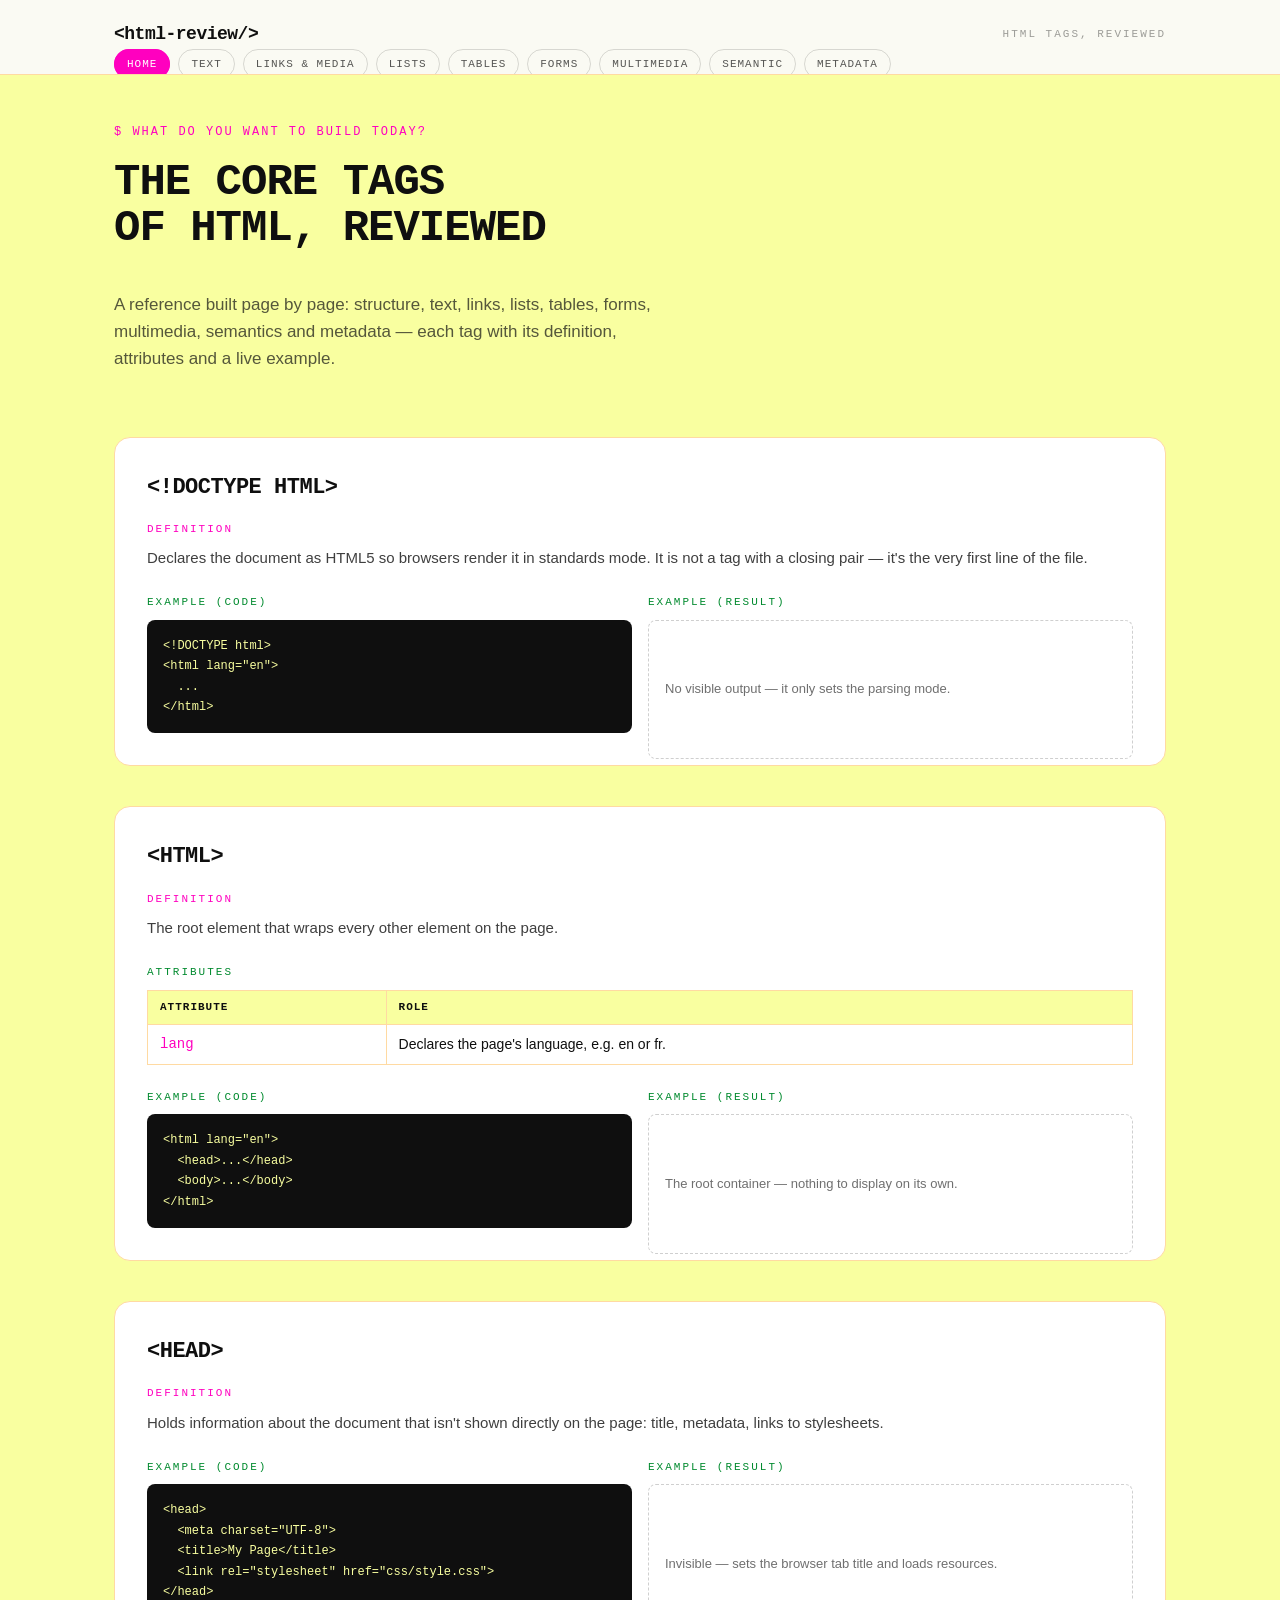
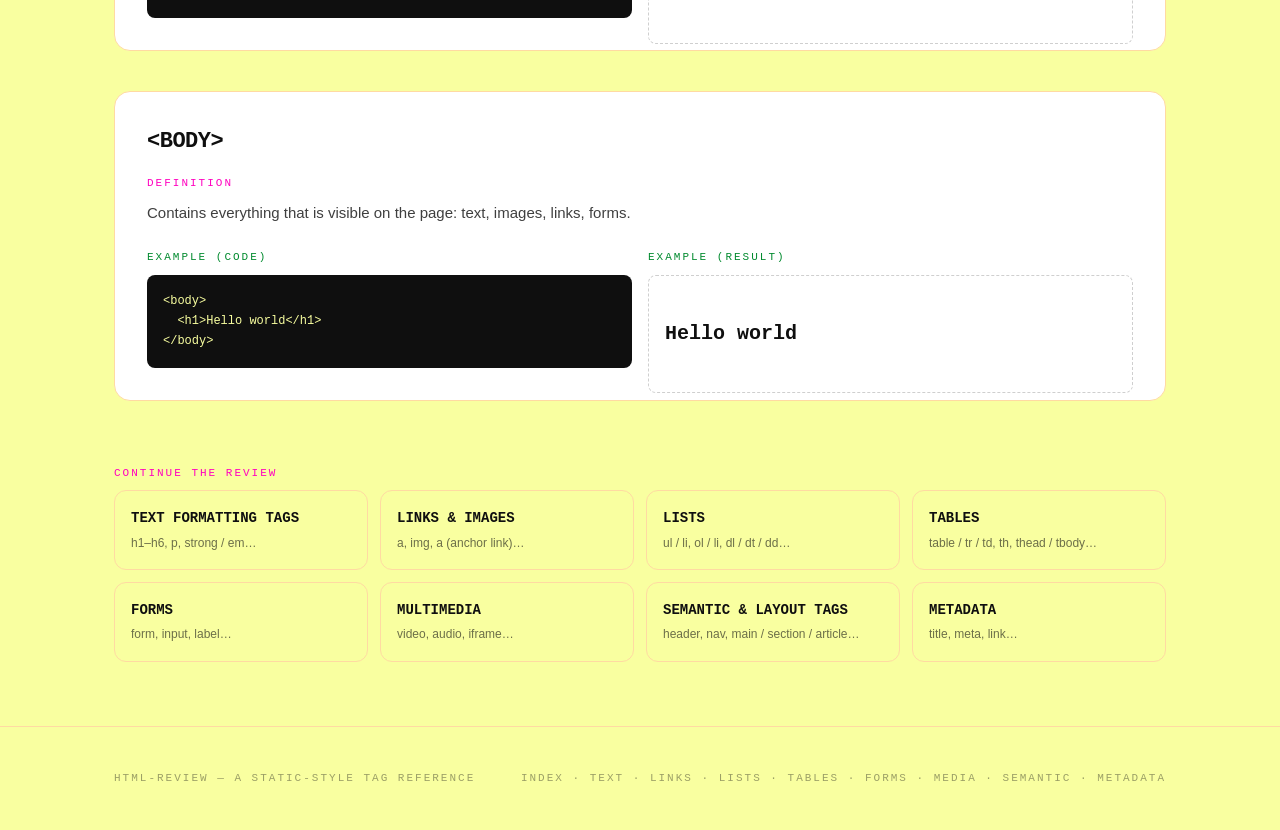
==== index.html @ 8d71f999 "Initial commit" ====
<!DOCTYPE html>
<html lang="en">
<head>
  <meta charset="UTF-8">
  <meta name="viewport" content="width=device-width, initial-scale=1.0">
  <meta name="description" content="A review of HTML tags: definitions, attributes and examples.">
  <title>HTML Review — Tag Reference</title>
  <link rel="stylesheet" href="css/style.css">
</head>
<body>
  <header class="site-header">
    <div class="container header-row">
      <a class="logo" href="index.html">&lt;html-review/&gt;</a>
      <span class="motto">HTML tags, reviewed</span>
    </div>
    <nav class="container">
      <ul class="nav-list">
          <li><a class="nav-pill active" href="index.html">Home</a></li>
          <li><a class="nav-pill" href="text.html">Text</a></li>
          <li><a class="nav-pill" href="links.html">Links & Media</a></li>
          <li><a class="nav-pill" href="lists.html">Lists</a></li>
          <li><a class="nav-pill" href="tables.html">Tables</a></li>
          <li><a class="nav-pill" href="forms.html">Forms</a></li>
          <li><a class="nav-pill" href="multimedia.html">Multimedia</a></li>
          <li><a class="nav-pill" href="semantic.html">Semantic</a></li>
          <li><a class="nav-pill" href="metadata.html">Metadata</a></li>
      </ul>
    </nav>
  </header>
  <main class="container page-main">
    <div class="hero">
      <p class="terminal-prompt">$ what do you want to build today?</p>
      <h1 class="hero-title">The Core Tags<br>of HTML, Reviewed</h1>
      <p class="hero-sub">A reference built page by page: structure, text, links, lists, tables, forms, multimedia, semantics and metadata — each tag with its definition, attributes and a live example.</p>
    </div>
    <section class="lesson-card">
      <h2 class="tag-title">&lt;!DOCTYPE html&gt;</h2>
      <div class="block">
        <p class="kicker">Definition</p>
        <p class="def">Declares the document as HTML5 so browsers render it in standards mode. It is not a tag with a closing pair — it's the very first line of the file.</p>
      </div>

      <div class="demo-grid">
        <div>
          <p class="kicker kicker-green">Example (code)</p>
          <pre class="code"><code>&lt;!DOCTYPE html&gt;
&lt;html lang="en"&gt;
  ...
&lt;/html&gt;</code></pre>
        </div>
        <div>
          <p class="kicker kicker-green">Example (result)</p>
          <div class="result"><span style="color:rgba(15,15,15,.6);font-size:13px">No visible output — it only sets the parsing mode.</span></div>
        </div>
      </div>
    </section>
    <section class="lesson-card">
      <h2 class="tag-title">&lt;html&gt;</h2>
      <div class="block">
        <p class="kicker">Definition</p>
        <p class="def">The root element that wraps every other element on the page.</p>
      </div>
      <div class="block">
        <p class="kicker kicker-green">Attributes</p>
        <table class="attr-table">
          <thead><tr><th>Attribute</th><th>Role</th></tr></thead>
          <tbody>
          <tr><td class="attr">lang</td><td>Declares the page's language, e.g. en or fr.</td></tr>
          </tbody>
        </table>
      </div>
      <div class="demo-grid">
        <div>
          <p class="kicker kicker-green">Example (code)</p>
          <pre class="code"><code>&lt;html lang="en"&gt;
  &lt;head&gt;...&lt;/head&gt;
  &lt;body&gt;...&lt;/body&gt;
&lt;/html&gt;</code></pre>
        </div>
        <div>
          <p class="kicker kicker-green">Example (result)</p>
          <div class="result"><span style="color:rgba(15,15,15,.6);font-size:13px">The root container — nothing to display on its own.</span></div>
        </div>
      </div>
    </section>
    <section class="lesson-card">
      <h2 class="tag-title">&lt;head&gt;</h2>
      <div class="block">
        <p class="kicker">Definition</p>
        <p class="def">Holds information about the document that isn't shown directly on the page: title, metadata, links to stylesheets.</p>
      </div>

      <div class="demo-grid">
        <div>
          <p class="kicker kicker-green">Example (code)</p>
          <pre class="code"><code>&lt;head&gt;
  &lt;meta charset="UTF-8"&gt;
  &lt;title&gt;My Page&lt;/title&gt;
  &lt;link rel="stylesheet" href="css/style.css"&gt;
&lt;/head&gt;</code></pre>
        </div>
        <div>
          <p class="kicker kicker-green">Example (result)</p>
          <div class="result"><span style="color:rgba(15,15,15,.6);font-size:13px">Invisible — sets the browser tab title and loads resources.</span></div>
        </div>
      </div>
    </section>
    <section class="lesson-card">
      <h2 class="tag-title">&lt;body&gt;</h2>
      <div class="block">
        <p class="kicker">Definition</p>
        <p class="def">Contains everything that is visible on the page: text, images, links, forms.</p>
      </div>

      <div class="demo-grid">
        <div>
          <p class="kicker kicker-green">Example (code)</p>
          <pre class="code"><code>&lt;body&gt;
  &lt;h1&gt;Hello world&lt;/h1&gt;
&lt;/body&gt;</code></pre>
        </div>
        <div>
          <p class="kicker kicker-green">Example (result)</p>
          <div class="result"><h1 style="font-size:20px;margin:0">Hello world</h1></div>
        </div>
      </div>
    </section>
    <div class="page-cards">
      <p class="kicker">continue the review</p>
      <div class="cards-grid">
        <a class="page-card" href="text.html"><p class="card-title">Text Formatting Tags</p><p class="card-desc">h1–h6, p, strong / em…</p></a>
        <a class="page-card" href="links.html"><p class="card-title">Links & Images</p><p class="card-desc">a, img, a (anchor link)…</p></a>
        <a class="page-card" href="lists.html"><p class="card-title">Lists</p><p class="card-desc">ul / li, ol / li, dl / dt / dd…</p></a>
        <a class="page-card" href="tables.html"><p class="card-title">Tables</p><p class="card-desc">table / tr / td, th, thead / tbody…</p></a>
        <a class="page-card" href="forms.html"><p class="card-title">Forms</p><p class="card-desc">form, input, label…</p></a>
        <a class="page-card" href="multimedia.html"><p class="card-title">Multimedia</p><p class="card-desc">video, audio, iframe…</p></a>
        <a class="page-card" href="semantic.html"><p class="card-title">Semantic & Layout Tags</p><p class="card-desc">header, nav, main / section / article…</p></a>
        <a class="page-card" href="metadata.html"><p class="card-title">Metadata</p><p class="card-desc">title, meta, link…</p></a>
      </div>
    </div>
  </main>
  <footer class="site-footer">
    <div class="container footer-row">
      <p class="motto">html-review — a static-style tag reference</p>
      <p class="motto">index · text · links · lists · tables · forms · media · semantic · metadata</p>
    </div>
  </footer>
</body>
</html>
---- css/style.css ----
:root {
  --bg: #f9ffa0;
  --text: #0F0F0F;
  --accent: #ff00bf;
  --border: rgba(255, 218, 162);
}

* { box-sizing: border-box; }

body {
  font-family: 'Inter', 'Segoe UI', Arial, sans-serif;
  background: var(--bg);
  color: var(--text);
  line-height: 1.6;
  margin: 0;
}

h1, h2, h3, .logo, .kicker, .card-title, .tag-title {
  font-family: 'JetBrains Mono', 'Courier New', monospace;
}

.container { max-width: 1100px; margin: 0 auto; padding: 0 24px; }

.site-header {
  border-bottom: 1px solid var(--border);
  position: sticky; top: 0; z-index: 10;
  background: rgba(250, 250, 250, 0.92);
  backdrop-filter: blur(4px);
}
.header-row { display: flex; align-items: center; justify-content: space-between; padding-top: 20px; }
.logo { color: var(--text); text-decoration: none; font-weight: 800; font-size: 18px; letter-spacing: -0.5px; }
.motto { font-family: 'JetBrains Mono', monospace; font-size: 11px; text-transform: uppercase; letter-spacing: 2px; color: rgba(15, 15, 15, 0.4); }
nav { padding: 12px 24px 16px; overflow-x: auto; }
.nav-list { display: flex; gap: 8px; list-style: none; margin: 0; padding: 0; min-width: max-content; }
.nav-pill {
  font-family: 'JetBrains Mono', monospace; font-size: 11px; text-transform: uppercase; letter-spacing: 1px;
  padding: 8px 12px; border-radius: 99px; border: 1px solid rgba(15, 15, 15, 0.15);
  color: rgba(15, 15, 15, 0.7); text-decoration: none;
  transition: background 0.2s ease, color 0.2s ease, border-color 0.2s ease;
}
.nav-pill:hover { border-color: var(--accent); color: var(--accent); }
.nav-pill.active { background: var(--accent); color: #fff; border-color: var(--accent); }

.page-main { padding: 48px 24px 64px; }
.page-title, .hero-title {
  font-weight: 800; text-transform: uppercase; letter-spacing: -1px; line-height: 1.05;
  font-size: 44px; margin: 0 0 40px;
}
.hero { margin-bottom: 64px; }
.terminal-prompt { font-family: 'JetBrains Mono', monospace; font-size: 12px; text-transform: uppercase; letter-spacing: 2px; color: var(--accent); margin: 0 0 16px; }
.hero-sub { color: rgba(15, 15, 15, 0.7); max-width: 560px; font-size: 17px; margin: 0; }

.lesson-card { border: 1px solid var(--border); background: #fff; border-radius: 16px; padding: 32px; margin-bottom: 40px; }
.tag-title { font-size: 22px; font-weight: 800; text-transform: uppercase; letter-spacing: -0.5px; margin: 0 0 16px; }
.block { margin-bottom: 24px; }
.kicker { font-family: 'JetBrains Mono', monospace; font-size: 11px; text-transform: uppercase; letter-spacing: 2px; color: var(--accent); margin: 0 0 8px; }
.kicker-green { color: #008A2E; }
.def { color: rgba(15, 15, 15, 0.8); font-size: 15px; margin: 0; }

.attr-table { border-collapse: collapse; width: 100%; font-size: 14px; }
.attr-table th, .attr-table td { border: 1px solid var(--border); padding: 8px 12px; text-align: left; }
.attr-table th { background: var(--bg); font-family: 'JetBrains Mono', monospace; font-size: 11px; text-transform: uppercase; letter-spacing: 1px; }
.attr-table td.attr { font-family: 'JetBrains Mono', monospace; color: var(--accent); }

.demo-grid { display: grid; grid-template-columns: 1fr 1fr; gap: 16px; }
.code {
  background: var(--text); color: var(--bg); border-radius: 8px; padding: 16px;
  overflow-x: auto; font-family: 'JetBrains Mono', monospace; font-size: 12px; line-height: 1.7; margin: 0;
}
.result { border: 1px dashed rgba(15, 15, 15, 0.2); border-radius: 8px; padding: 16px; height: 100%; display: flex; align-items: center; }

.page-cards { margin-top: 64px; }
.cards-grid { display: grid; grid-template-columns: repeat(4, 1fr); gap: 12px; }
.page-card {
  border: 1px solid var(--border); border-radius: 12px; padding: 16px; text-decoration: none; color: var(--text);
  transition: background 0.2s ease, color 0.2s ease, border-color 0.2s ease;
}
.page-card:hover { background: var(--accent); color: #fff; border-color: var(--accent); }
.card-title { font-family: 'JetBrains Mono', monospace; font-size: 14px; font-weight: 700; text-transform: uppercase; margin: 0 0 4px; }
.card-desc { font-size: 12px; color: rgba(15, 15, 15, 0.6); margin: 0; }
.page-card:hover .card-desc { color: rgba(255, 255, 255, 0.8); }

.site-footer { border-top: 1px solid var(--border); }
.footer-row { display: flex; align-items: center; justify-content: space-between; flex-wrap: wrap; gap: 8px; padding: 32px 24px; }

@media (max-width: 900px) {
  .cards-grid { grid-template-columns: repeat(2, 1fr); }
  .page-title, .hero-title { font-size: 34px; }
}
@media (max-width: 640px) {
  .demo-grid { grid-template-columns: 1fr; }
  .cards-grid { grid-template-columns: 1fr; }
  .lesson-card { padding: 20px; }
}
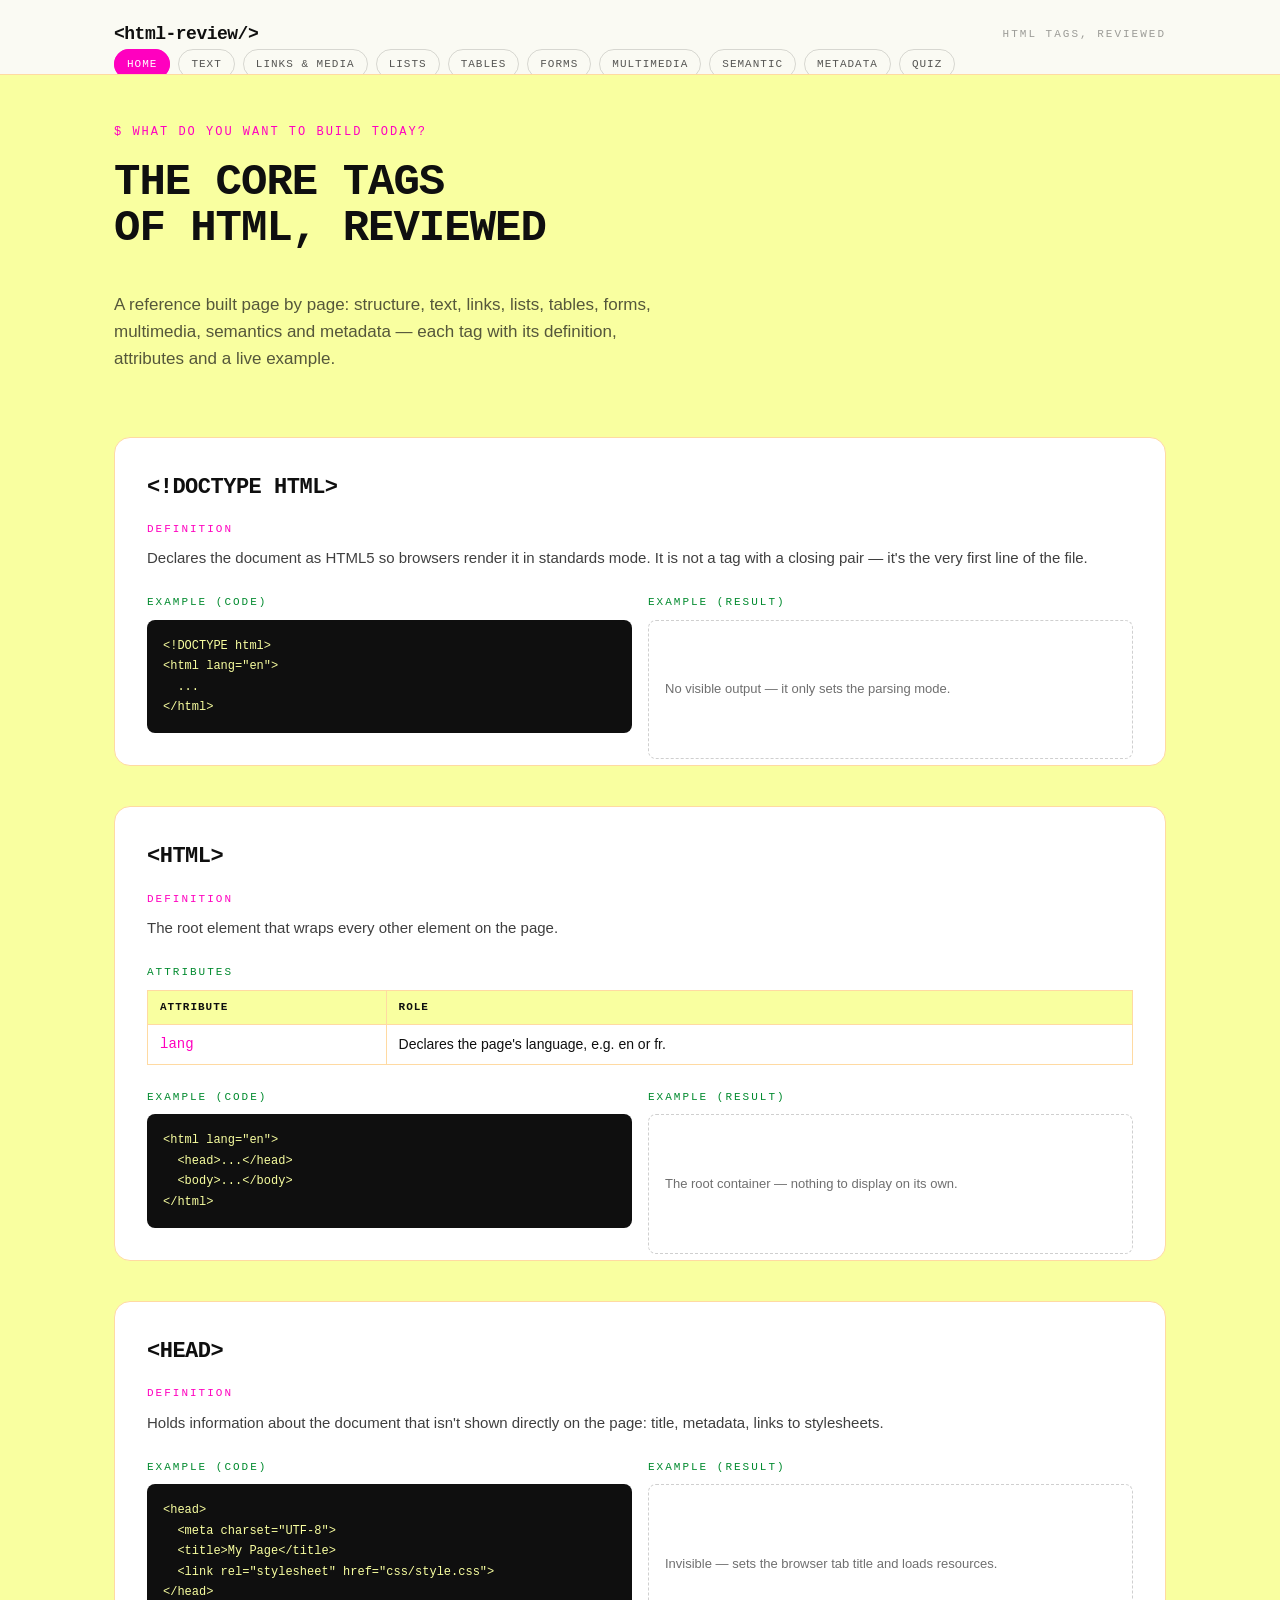
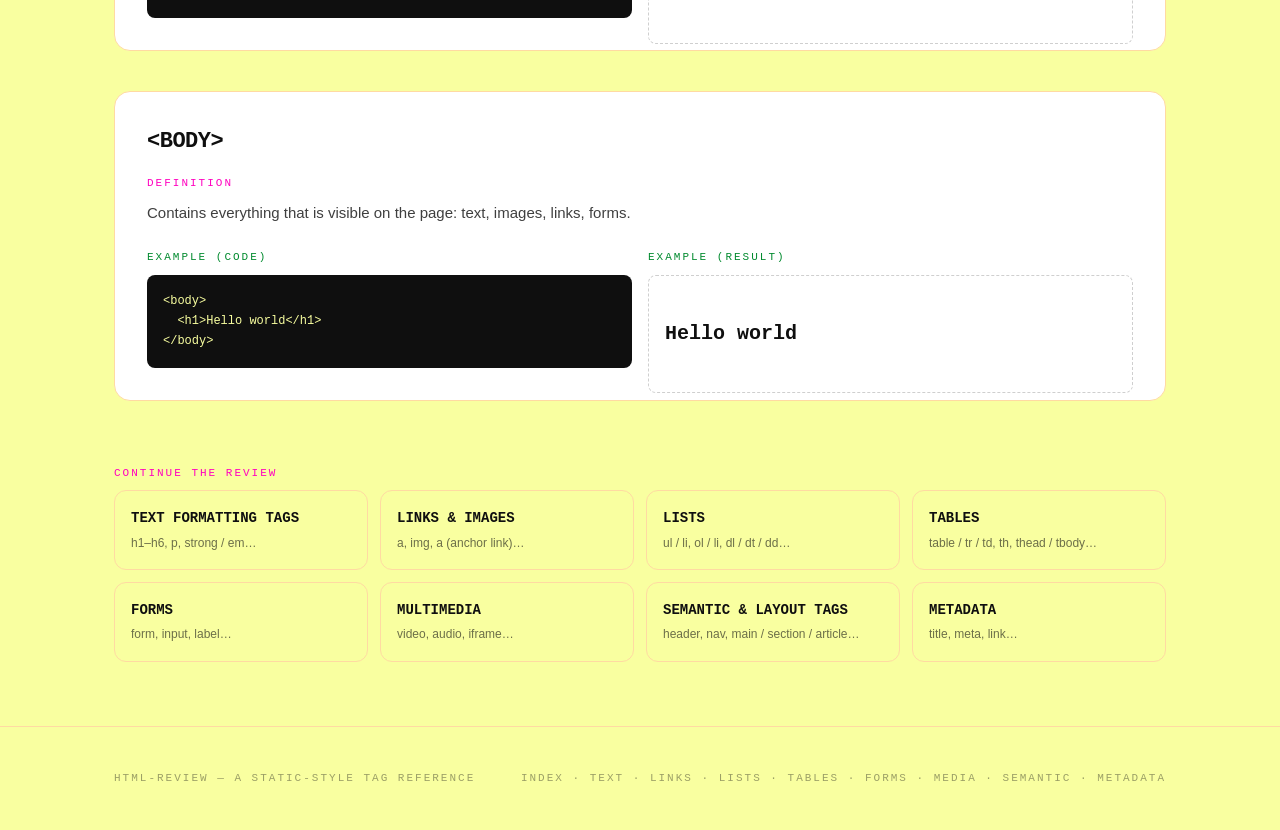
==== commit edda69cf: "quiz html" ====
--- a/index.html
+++ b/index.html
@@ -24,6 +24,7 @@
           <li><a class="nav-pill" href="multimedia.html">Multimedia</a></li>
           <li><a class="nav-pill" href="semantic.html">Semantic</a></li>
           <li><a class="nav-pill" href="metadata.html">Metadata</a></li>
+          <li><a class="nav-pill" href="quiz.html">Quiz</a></li>
       </ul>
     </nav>
   </header>
